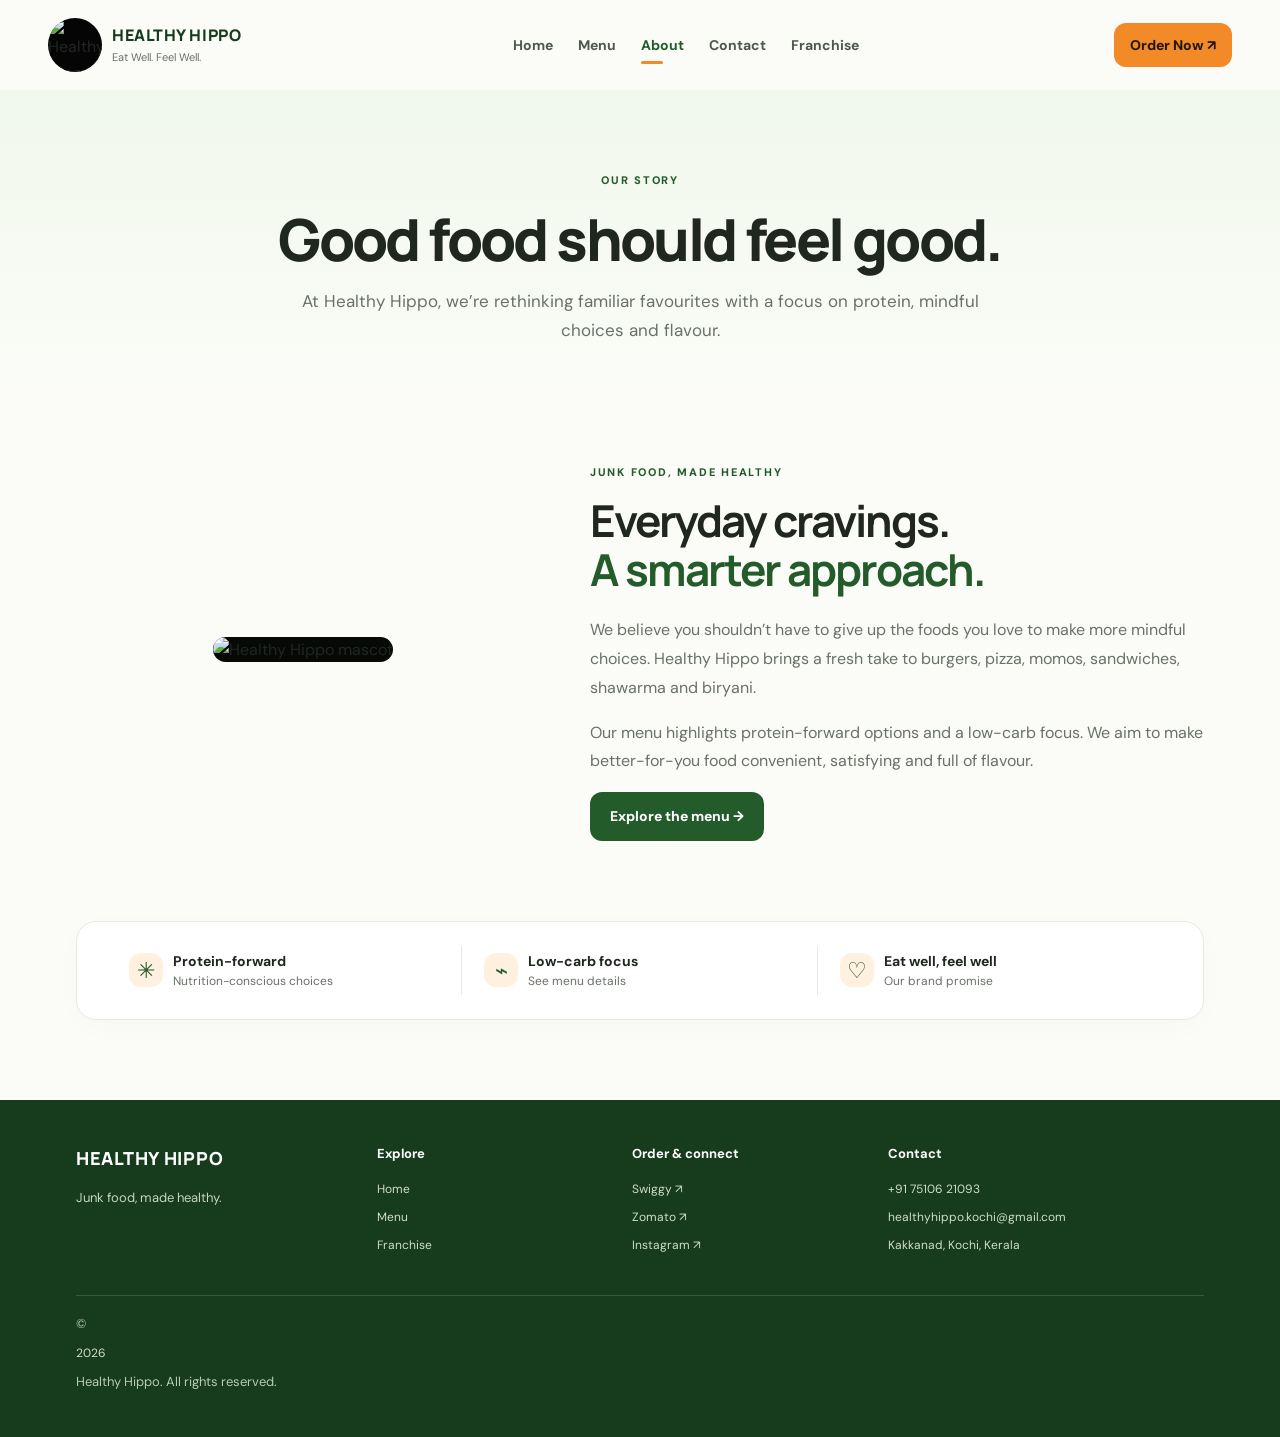
==== about.html @ ccd61de7 "Add files via upload" ====
<!doctype html>
<html lang="en"><head><meta charset="utf-8"><meta name="viewport" content="width=device-width, initial-scale=1"><meta name="description" content="Learn about Healthy Hippo."><title>About | Healthy Hippo</title><link rel="stylesheet" href="styles.css"></head><body>
<header class="site-header"><a class="brand" href="index.html"><img src="assets/logo.jpeg" alt="Healthy Hippo logo"><span><strong>HEALTHY HIPPO</strong><small>Eat Well. Feel Well.</small></span></a><button class="menu-toggle" aria-label="Toggle navigation" aria-expanded="false">☰</button><nav class="main-nav"><a href="index.html">Home</a><a href="menu.html">Menu</a><a class="active" href="about.html">About</a><a href="contact.html">Contact</a><a href="franchise.html">Franchise</a></nav><a class="button button-orange header-cta" href="https://www.swiggy.com/menu/1468313?source=sharing" target="_blank" rel="noopener">Order Now ↗</a></header>
<main><section class="page-hero"><span class="eyebrow">OUR STORY</span><h1>Good food should feel good.</h1><p>At Healthy Hippo, we’re rethinking familiar favourites with a focus on protein, mindful choices and flavour.</p></section><section class="section about-layout"><div class="about-image"><img src="assets/logo.jpeg" alt="Healthy Hippo mascot"></div><div class="about-copy"><span class="eyebrow">JUNK FOOD, MADE HEALTHY</span><h2>Everyday cravings.<br><span>A smarter approach.</span></h2><p>We believe you shouldn’t have to give up the foods you love to make more mindful choices. Healthy Hippo brings a fresh take to burgers, pizza, momos, sandwiches, shawarma and biryani.</p><p>Our menu highlights protein-forward options and a low-carb focus. We aim to make better-for-you food convenient, satisfying and full of flavour.</p><a class="button button-green" href="menu.html">Explore the menu →</a></div></section><section class="promise-strip"><div><span class="promise-icon">✳</span><strong>Protein-forward</strong><small>Nutrition-conscious choices</small></div><div><span class="promise-icon">⌁</span><strong>Low-carb focus</strong><small>See menu details</small></div><div><span class="promise-icon">♡</span><strong>Eat well, feel well</strong><small>Our brand promise</small></div></section></main>
<footer class="site-footer"><div class="footer-brand"><strong>HEALTHY HIPPO</strong><p>Junk food, made healthy.</p></div><div><strong>Explore</strong><a href="index.html">Home</a><a href="menu.html">Menu</a><a href="franchise.html">Franchise</a></div><div><strong>Order & connect</strong><a href="https://www.swiggy.com/menu/1468313?source=sharing" target="_blank" rel="noopener">Swiggy ↗</a><a href="https://zomato.onelink.me/xqzv/rnmhinwc" target="_blank" rel="noopener">Zomato ↗</a><a href="https://www.instagram.com/healthyhippo_/" target="_blank" rel="noopener">Instagram ↗</a></div><div><strong>Contact</strong><a href="tel:+917510621093">+91 75106 21093</a><a href="mailto:healthyhippo.kochi@gmail.com">healthyhippo.kochi@gmail.com</a><span>Kakkanad, Kochi, Kerala</span></div><div class="copyright">© <span id="year"></span> Healthy Hippo. All rights reserved.</div></footer><script src="script.js"></script></body></html>
---- styles.css ----
@import url('https://fonts.googleapis.com/css2?family=DM+Sans:wght@400;500;600;700;800&family=Manrope:wght@400;500;600;700;800&display=swap');
:root{--green:#245b2a;--green-dark:#153b1c;--green-soft:#eaf4e4;--orange:#f28a27;--orange-soft:#fff0df;--ink:#20271f;--muted:#697168;--cream:#fbfcf8;--line:#e6eae1;--white:#fff;--radius:22px;--shadow:0 14px 42px rgba(29,61,29,.09)}
*{box-sizing:border-box}html{scroll-behavior:smooth}body{margin:0;background:var(--cream);color:var(--ink);font-family:'DM Sans',Arial,sans-serif;line-height:1.6}a{color:inherit;text-decoration:none}img{display:block;max-width:100%}.site-header{max-width:1240px;margin:auto;padding:18px 28px;display:flex;align-items:center;gap:28px;justify-content:space-between;background:var(--cream)}.brand{display:flex;align-items:center;gap:10px;min-width:210px}.brand img{width:54px;height:54px;object-fit:cover;border-radius:50%;background:#050505}.brand span{display:flex;flex-direction:column;line-height:1.2}.brand strong,.footer-brand strong{font-family:Manrope,sans-serif;letter-spacing:.035em;font-weight:800;color:var(--green-dark)}.brand small{font-size:11px;color:var(--muted);margin-top:5px}.main-nav{display:flex;gap:25px;align-items:center}.main-nav a{font-size:14px;color:#4e584c;font-weight:700;padding:8px 0;position:relative}.main-nav a:hover,.main-nav a.active{color:var(--green)}.main-nav a.active:after{content:"";position:absolute;bottom:0;left:0;width:22px;height:3px;border-radius:4px;background:var(--orange)}.button{display:inline-flex;align-items:center;justify-content:center;gap:12px;padding:13px 20px;border-radius:12px;font-weight:800;font-size:14px;border:0;cursor:pointer;transition:transform .2s,box-shadow .2s}.button:hover{transform:translateY(-2px);box-shadow:0 8px 20px #183b1c20}.button-green{background:var(--green);color:white}.button-orange{background:var(--orange);color:#251809}.header-cta{white-space:nowrap;padding:11px 16px}.menu-toggle{display:none;border:0;background:var(--green-soft);color:var(--green);border-radius:10px;font-size:24px;padding:6px 12px}.hero{max-width:1184px;margin:20px auto 54px;padding:50px 28px 48px;display:grid;grid-template-columns:1.02fr .98fr;align-items:center;gap:54px;min-height:500px}.eyebrow{font-size:11px;letter-spacing:.16em;font-weight:800;color:var(--green);display:inline-flex;align-items:center;gap:8px}.dot{width:8px;height:8px;background:var(--orange);border-radius:50%}h1,h2,h3,p{margin-top:0}h1,h2{font-family:Manrope,'DM Sans',sans-serif;letter-spacing:-.045em;line-height:1.12}h1{font-size:clamp(42px,5vw,68px);margin:18px 0 20px;font-weight:800}h1 span,h2 span{color:var(--green)}.hero-copy>p,.page-hero>p{font-size:17px;color:var(--muted);max-width:530px;line-height:1.75}.hero-points{display:flex;gap:10px;flex-wrap:wrap;margin:24px 0}.hero-points span,.food-tags span{background:var(--green-soft);color:var(--green-dark);border-radius:30px;padding:7px 12px;font-size:12px;font-weight:800}.hero-actions{display:flex;gap:18px;align-items:center;flex-wrap:wrap}.text-link{font-weight:800;color:var(--green);font-size:14px}.fine-print{font-size:11px;color:#7d857b;line-height:1.55;margin-top:20px}.hero-visual{position:relative;padding:15px 10px 30px 25px}.hero-image-wrap{border-radius:34px 34px 90px 34px;overflow:hidden;box-shadow:var(--shadow);height:405px;position:relative;z-index:1;background:#e8dfcc}.hero-image-wrap img{width:100%;height:100%;object-fit:cover}.floating-tag{position:absolute;z-index:2;top:3px;left:0;background:var(--green-dark);color:white;border:5px solid var(--cream);border-radius:50%;width:110px;height:110px;display:flex;align-items:center;justify-content:center;flex-direction:column;line-height:1.1;transform:rotate(-8deg)}.floating-tag strong{font-family:Manrope,sans-serif;font-size:28px}.floating-tag small{font-size:10px;font-weight:800;letter-spacing:.07em}.tag-icon{color:#c9eb7a;font-size:15px}.floating-note{position:absolute;right:-3px;bottom:4px;background:white;padding:14px 19px;border-radius:15px;box-shadow:var(--shadow);font-size:13px;font-weight:800;color:var(--green-dark);z-index:2}.floating-note span{margin-right:6px}.decor{position:absolute;border-radius:50%;z-index:0}.decor-one{width:90px;height:90px;border:2px solid #f4a14e;right:-10px;top:-8px}.decor-two{width:58px;height:58px;background:#f5e9c9;left:-4px;bottom:8px}.promise-strip{max-width:1128px;margin:0 auto 80px;padding:24px 30px;background:white;border:1px solid var(--line);border-radius:20px;display:grid;grid-template-columns:repeat(3,1fr);box-shadow:0 8px 30px #1b3d1b05}.promise-strip>div{display:grid;grid-template-columns:44px 1fr;grid-template-rows:auto auto;align-items:center;padding:4px 22px;border-right:1px solid var(--line)}.promise-strip>div:last-child{border-right:0}.promise-icon{grid-row:span 2;background:var(--orange-soft);color:var(--green);width:34px;height:34px;display:grid;place-items:center;border-radius:12px;font-size:22px}.promise-strip strong{font-size:14px}.promise-strip small{font-size:12px;color:var(--muted)}.section{max-width:1184px;margin:0 auto;padding:0 28px 80px}.section-heading{display:flex;align-items:end;justify-content:space-between;gap:20px;margin-bottom:28px}.section-heading h2,.feature-band h2,.franchise-callout h2,.about-copy h2,.franchise-info h2{font-size:clamp(30px,4vw,44px);margin:10px 0 0}.food-grid{display:grid;grid-template-columns:repeat(3,minmax(0,1fr));gap:22px}.food-card{border:1px solid var(--line);background:white;border-radius:20px;overflow:hidden;box-shadow:0 8px 26px rgba(23,55,23,.04);transition:transform .2s,box-shadow .2s}.food-card:hover{transform:translateY(-4px);box-shadow:var(--shadow)}.food-card>a{display:block}.food-card img{width:100%;height:230px;object-fit:cover;background:#f0eadf}.food-card-body{padding:18px}.food-title{display:flex;align-items:start;justify-content:space-between;gap:12px}.food-title h3{font-size:17px;line-height:1.3;margin:0 0 12px;font-weight:800}.food-title strong{font-size:17px;color:var(--green);white-space:nowrap}.food-card-body p{font-size:13px;color:var(--muted);margin:4px 0 14px;line-height:1.65}.food-tags{display:flex;gap:7px;flex-wrap:wrap}.food-tags span{font-size:10px;padding:6px 9px}.food-tags span:nth-child(2){background:var(--orange-soft);color:#8a4a13}.centered{text-align:center;margin-top:32px}.feature-band{max-width:1128px;margin:0 auto 80px;background:var(--green-dark);border-radius:28px;overflow:hidden;display:grid;grid-template-columns:1fr 1fr;align-items:center;color:white}.feature-band-art{height:390px}.feature-band-art img{height:100%;width:100%;object-fit:cover}.feature-band-copy{padding:42px}.feature-band-copy .eyebrow{color:#d3e9a4}.feature-band h2{margin:13px 0 17px}.feature-band h2 span{color:#d3e9a4}.feature-band p{color:#d8e3d4;line-height:1.75}.franchise-callout{max-width:1128px;margin:0 auto 80px;background:var(--orange-soft);padding:36px 40px;border-radius:24px;display:flex;align-items:center;justify-content:space-between;gap:28px}.franchise-callout h2{max-width:670px}.franchise-callout p{color:var(--muted);margin:14px 0 0}.site-footer{background:#163b1d;color:#eaf3e7;padding:44px max(28px,calc((100% - 1128px)/2));display:grid;grid-template-columns:1.2fr 1fr 1fr 1.4fr;gap:30px}.site-footer>div{display:flex;flex-direction:column;align-items:flex-start;gap:9px;font-size:13px}.site-footer strong{color:white;font-size:13px;margin-bottom:6px}.site-footer a,.site-footer span{color:#d0ddcc;font-size:12px;overflow-wrap:anywhere}.site-footer a:hover{color:#ffd39b}.footer-brand strong{font-size:18px;letter-spacing:.04em}.footer-brand p{color:#c5d5c0;font-size:13px}.copyright{grid-column:1/-1;border-top:1px solid #ffffff25;padding-top:18px;margin-top:10px;color:#b7cbb2;font-size:11px}.page-hero{text-align:center;padding:76px 28px 62px;background:linear-gradient(180deg,#f1f8ec 0%,var(--cream) 100%)}.page-hero h1{font-size:clamp(38px,5vw,58px);margin:15px auto}.page-hero>p{margin:0 auto;max-width:700px}.centered-points{justify-content:center}.menu-section{padding-top:24px}.menu-filter{display:flex;justify-content:space-between;align-items:center;margin-bottom:24px;font-weight:800}.filter-note{font-size:12px;color:var(--muted);font-weight:500}.menu-grid{row-gap:24px}.nutrition-note{margin-top:26px}.order-panel{margin-top:10px;background:var(--green-soft);padding:28px;border-radius:20px;display:flex;align-items:center;justify-content:space-between;gap:22px}.order-panel h2{font-size:26px;margin:0 0 8px}.order-panel p{margin:0;color:var(--muted)}.about-layout{display:grid;grid-template-columns:.85fr 1.15fr;align-items:center;gap:60px;padding-top:50px}.about-image{background:#070907;border-radius:30px;overflow:hidden;max-width:430px;margin:auto}.about-image img{width:100%;height:100%;object-fit:cover}.about-copy h2{margin:12px 0 22px}.about-copy p{color:var(--muted);line-height:1.8}.contact-grid{display:grid;grid-template-columns:repeat(2,1fr);gap:18px;padding-top:34px}.contact-card{padding:28px;border:1px solid var(--line);border-radius:20px;background:white}.contact-icon{display:grid;place-items:center;width:44px;height:44px;border-radius:14px;background:var(--green-soft);color:var(--green);font-size:22px;margin-bottom:15px}.contact-card h2{font-size:22px;margin-bottom:8px}.contact-card p,.contact-card>span{font-size:13px;color:var(--muted)}.contact-card>a{color:var(--green);font-weight:800;overflow-wrap:anywhere}.contact-card>span{display:block}.franchise-hero{padding-bottom:70px}.franchise-layout{display:grid;grid-template-columns:.9fr 1.1fr;gap:54px;align-items:start;padding-top:30px}.franchise-info h2{margin:12px 0 18px}.franchise-info>p{color:var(--muted);line-height:1.75}.contact-detail{display:flex;gap:14px;align-items:center;margin:22px 0}.contact-detail .contact-icon{flex-shrink:0;margin:0}.contact-detail>div{display:flex;flex-direction:column;gap:3px}.contact-detail strong{font-size:13px}.contact-detail a,.contact-detail span{font-size:13px;color:var(--green);overflow-wrap:anywhere}.future-note{padding:20px;border-radius:16px;background:var(--orange-soft);margin-top:26px}.future-note strong{font-size:14px}.future-note p{font-size:13px;color:#73553b;margin:8px 0 0}.enquiry-form{background:white;border:1px solid var(--line);border-radius:22px;padding:30px;box-shadow:var(--shadow)}.enquiry-form h2{font-size:28px;margin-bottom:4px}.form-intro{font-size:12px;color:var(--muted);margin-bottom:22px}.enquiry-form label{display:block;font-size:12px;font-weight:800;margin:15px 0 7px}.enquiry-form input:not([type=checkbox]),.enquiry-form select,.enquiry-form textarea{width:100%;padding:13px 14px;border:1px solid #dce2d8;border-radius:10px;background:#fcfdfb;font:inherit;font-size:14px;color:var(--ink);outline:none}.enquiry-form input:focus,.enquiry-form select:focus,.enquiry-form textarea:focus{border-color:var(--green);box-shadow:0 0 0 3px #245b2a12}.enquiry-form textarea{resize:vertical}.enquiry-form .consent{display:flex;align-items:flex-start;gap:9px;font-weight:500;line-height:1.5}.consent input{margin-top:4px;accent-color:var(--green)}.form-submit{width:100%;margin-top:12px}.enquiry-form .fine-print{margin-bottom:0}.hidden{display:none}
@media(max-width:980px){.site-header{gap:15px}.brand{min-width:0}.main-nav{gap:14px}.main-nav a{font-size:13px}.hero{gap:28px}.hero-image-wrap{height:360px}.promise-strip{margin-left:20px;margin-right:20px}.site-footer{grid-template-columns:repeat(2,1fr)}.franchise-layout{gap:28px}.food-card img{height:200px}}
@media(max-width:720px){.site-header{padding:13px 18px;flex-wrap:wrap}.brand img{width:46px;height:46px}.brand strong{font-size:13px}.menu-toggle{display:block;margin-left:auto}.header-cta{display:none}.main-nav{display:none;order:4;width:100%;flex-direction:column;align-items:stretch;gap:0;padding:8px 0 4px}.main-nav.open{display:flex}.main-nav a{padding:12px 4px;border-top:1px solid var(--line)}.main-nav a.active:after{display:none}.hero{padding:35px 20px 20px;margin:0 auto 35px;grid-template-columns:1fr;gap:22px}.hero-copy{order:1}.hero h1{font-size:43px}.hero-copy>p{font-size:15px}.hero-visual{order:2;padding:10px 8px 25px 18px}.hero-image-wrap{height:310px;border-radius:25px 25px 65px 25px}.floating-tag{width:90px;height:90px;left:-2px;top:0}.floating-tag strong{font-size:23px}.floating-note{right:0;font-size:11px;padding:11px 13px}.promise-strip{grid-template-columns:1fr;margin:0 20px 55px;padding:10px 18px}.promise-strip>div{border-right:0;border-bottom:1px solid var(--line);padding:15px 4px}.promise-strip>div:last-child{border-bottom:0}.section{padding:0 20px 55px}.section-heading{align-items:flex-start;flex-direction:column}.food-grid{grid-template-columns:1fr 1fr;gap:13px}.food-card img{height:150px}.food-card-body{padding:12px}.food-title{display:block}.food-title h3{font-size:14px;margin-bottom:5px}.food-title strong{font-size:15px}.food-card-body p{font-size:12px}.food-tags{gap:5px}.food-tags span{font-size:9px;padding:5px 7px}.feature-band{margin:0 18px 55px;grid-template-columns:1fr}.feature-band-art{height:240px}.feature-band-copy{padding:28px}.feature-band h2{font-size:32px}.franchise-callout{margin:0 18px 55px;padding:26px;align-items:flex-start;flex-direction:column}.site-footer{padding:35px 22px;grid-template-columns:1fr 1fr;gap:25px 18px}.copyright{font-size:10px}.page-hero{padding:54px 20px 45px}.page-hero h1{font-size:39px}.page-hero>p{font-size:15px}.menu-filter{align-items:flex-start;flex-direction:column;gap:5px}.filter-note{font-size:11px}.order-panel{align-items:flex-start;flex-direction:column;padding:22px}.about-layout{grid-template-columns:1fr;gap:30px;padding-top:20px}.about-image{max-width:300px}.about-copy h2{font-size:35px}.contact-grid{grid-template-columns:1fr;padding-top:15px}.franchise-layout{grid-template-columns:1fr;padding-top:15px}.enquiry-form{padding:22px}.centered-points{align-items:center}.hero-actions{gap:12px}}
@media(max-width:390px){.food-grid{grid-template-columns:1fr}.food-card img{height:210px}.hero h1{font-size:38px}.site-footer{grid-template-columns:1fr}.hero-points span{font-size:11px}}

.enquiry-card{background:#fff;border:1px solid var(--line);border-radius:22px;padding:34px;box-shadow:var(--shadow);align-self:center}
.enquiry-card-icon{display:grid;place-items:center;width:54px;height:54px;border-radius:17px;background:var(--orange-soft);color:var(--green);font-size:28px;margin-bottom:20px}
.enquiry-card h2{font-size:30px;margin:12px 0}
.enquiry-card p{color:var(--muted);line-height:1.75}
.enquiry-card .form-submit{width:auto;margin-top:8px}
@media(max-width:720px){.enquiry-card{padding:24px}.enquiry-card .form-submit{width:100%}}

/* Celebrity slideshow, map and mobile ordering improvements */
.button-swiggy{background:#f47721;color:#fff}.button-zomato{background:#e23744;color:#fff}.hero-order-actions{display:flex;gap:10px;align-items:center;flex-wrap:wrap}.hero-order-actions .button{min-height:46px}.menu-cta-link{flex-basis:100%;margin-top:4px}.celebrity-carousel{isolation:isolate}.celebrity-slide{position:absolute;inset:0;width:100%;height:100%;object-fit:cover;opacity:0;transition:opacity .65s ease;pointer-events:none}.celebrity-slide.active{opacity:1;pointer-events:auto}.slide-control{position:absolute;top:50%;transform:translateY(-50%);z-index:4;width:42px;height:42px;border:1px solid #ffffffa6;border-radius:50%;background:#173c1dcc;color:#fff;font-size:30px;line-height:1;display:grid;place-items:center;cursor:pointer;box-shadow:0 3px 12px #0002}.slide-prev{left:12px}.slide-next{right:12px}.slide-dots{position:absolute;z-index:4;bottom:14px;left:50%;transform:translateX(-50%);display:flex;gap:7px;padding:8px 10px;border-radius:20px;background:#10261070}.slide-dot{width:8px;height:8px;border:0;border-radius:50%;padding:0;background:#ffffff9c;cursor:pointer}.slide-dot.active{background:#fff;transform:scale(1.3)}.location-callout{max-width:1128px;margin:0 auto 72px;background:#fff;border:1px solid var(--line);padding:30px 36px;border-radius:24px;display:flex;align-items:center;justify-content:space-between;gap:24px}.location-callout h2{font-size:clamp(25px,3vw,36px);margin:10px 0}.location-callout p{margin:0;color:var(--muted)}.map-section{padding-top:0}.map-frame{width:100%;height:370px;border-radius:22px;overflow:hidden;border:1px solid var(--line);box-shadow:var(--shadow);background:#f0f2ed}.map-frame iframe{width:100%;height:100%;border:0}.map-section .section-heading{align-items:center}
@media(max-width:720px){.hero-order-actions{display:grid;grid-template-columns:1fr 1fr;width:100%;gap:10px}.hero-order-actions .button{width:100%;padding:12px 8px;font-size:12px;white-space:nowrap}.hero-order-actions .menu-cta-link{grid-column:1/-1;margin-top:2px}.celebrity-visual{padding:4px 4px 25px 12px}.celebrity-visual .hero-image-wrap{height:min(112vw,470px);min-height:300px;border-radius:24px 24px 58px 24px}.slide-control{width:36px;height:36px;font-size:26px}.slide-prev{left:8px}.slide-next{right:8px}.location-callout{margin:0 18px 55px;padding:24px;align-items:flex-start;flex-direction:column}.map-frame{height:310px}.map-section .section-heading{flex-direction:column;align-items:flex-start}.map-section .section-heading .button{width:100%}.order-panel .hero-actions{width:100%;display:grid;grid-template-columns:1fr 1fr}.order-panel .hero-actions .button{width:100%;padding:12px 8px;font-size:12px}}
@media(max-width:390px){.hero-order-actions{grid-template-columns:1fr}.hero-order-actions .menu-cta-link{grid-column:auto}.order-panel .hero-actions{grid-template-columns:1fr}}
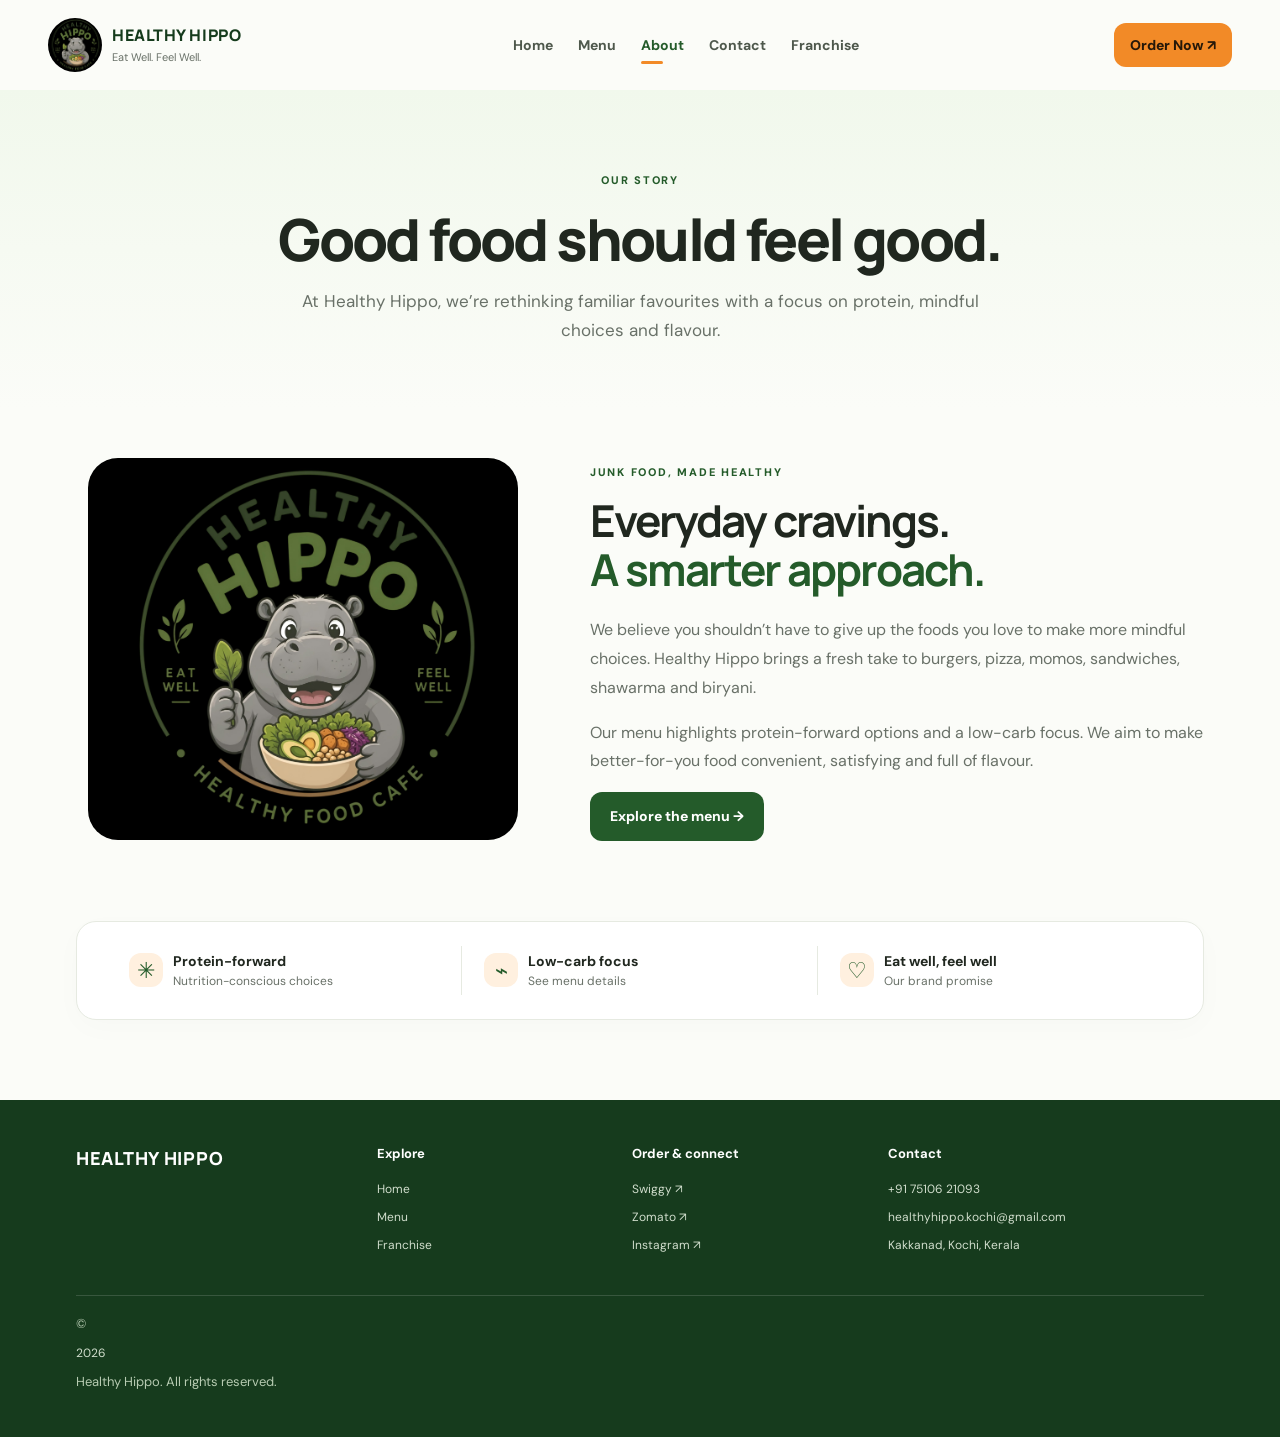
==== commit 33f2a035: "Update about.html" ====
--- a/about.html
+++ b/about.html
@@ -2,4 +2,4 @@
 <html lang="en"><head><meta charset="utf-8"><meta name="viewport" content="width=device-width, initial-scale=1"><meta name="description" content="Learn about Healthy Hippo."><title>About | Healthy Hippo</title><link rel="stylesheet" href="styles.css"></head><body>
 <header class="site-header"><a class="brand" href="index.html"><img src="assets/logo.jpeg" alt="Healthy Hippo logo"><span><strong>HEALTHY HIPPO</strong><small>Eat Well. Feel Well.</small></span></a><button class="menu-toggle" aria-label="Toggle navigation" aria-expanded="false">☰</button><nav class="main-nav"><a href="index.html">Home</a><a href="menu.html">Menu</a><a class="active" href="about.html">About</a><a href="contact.html">Contact</a><a href="franchise.html">Franchise</a></nav><a class="button button-orange header-cta" href="https://www.swiggy.com/menu/1468313?source=sharing" target="_blank" rel="noopener">Order Now ↗</a></header>
 <main><section class="page-hero"><span class="eyebrow">OUR STORY</span><h1>Good food should feel good.</h1><p>At Healthy Hippo, we’re rethinking familiar favourites with a focus on protein, mindful choices and flavour.</p></section><section class="section about-layout"><div class="about-image"><img src="assets/logo.jpeg" alt="Healthy Hippo mascot"></div><div class="about-copy"><span class="eyebrow">JUNK FOOD, MADE HEALTHY</span><h2>Everyday cravings.<br><span>A smarter approach.</span></h2><p>We believe you shouldn’t have to give up the foods you love to make more mindful choices. Healthy Hippo brings a fresh take to burgers, pizza, momos, sandwiches, shawarma and biryani.</p><p>Our menu highlights protein-forward options and a low-carb focus. We aim to make better-for-you food convenient, satisfying and full of flavour.</p><a class="button button-green" href="menu.html">Explore the menu →</a></div></section><section class="promise-strip"><div><span class="promise-icon">✳</span><strong>Protein-forward</strong><small>Nutrition-conscious choices</small></div><div><span class="promise-icon">⌁</span><strong>Low-carb focus</strong><small>See menu details</small></div><div><span class="promise-icon">♡</span><strong>Eat well, feel well</strong><small>Our brand promise</small></div></section></main>
-<footer class="site-footer"><div class="footer-brand"><strong>HEALTHY HIPPO</strong><p>Junk food, made healthy.</p></div><div><strong>Explore</strong><a href="index.html">Home</a><a href="menu.html">Menu</a><a href="franchise.html">Franchise</a></div><div><strong>Order & connect</strong><a href="https://www.swiggy.com/menu/1468313?source=sharing" target="_blank" rel="noopener">Swiggy ↗</a><a href="https://zomato.onelink.me/xqzv/rnmhinwc" target="_blank" rel="noopener">Zomato ↗</a><a href="https://www.instagram.com/healthyhippo_/" target="_blank" rel="noopener">Instagram ↗</a></div><div><strong>Contact</strong><a href="tel:+917510621093">+91 75106 21093</a><a href="mailto:healthyhippo.kochi@gmail.com">healthyhippo.kochi@gmail.com</a><span>Kakkanad, Kochi, Kerala</span></div><div class="copyright">© <span id="year"></span> Healthy Hippo. All rights reserved.</div></footer><script src="script.js"></script></body></html>+<footer class="site-footer"><div class="footer-brand"><strong>HEALTHY HIPPO</strong></div><div><strong>Explore</strong><a href="index.html">Home</a><a href="menu.html">Menu</a><a href="franchise.html">Franchise</a></div><div><strong>Order & connect</strong><a href="https://www.swiggy.com/menu/1468313?source=sharing" target="_blank" rel="noopener">Swiggy ↗</a><a href="https://zomato.onelink.me/xqzv/rnmhinwc" target="_blank" rel="noopener">Zomato ↗</a><a href="https://www.instagram.com/healthyhippo_/" target="_blank" rel="noopener">Instagram ↗</a></div><div><strong>Contact</strong><a href="tel:+917510621093">+91 75106 21093</a><a href="mailto:healthyhippo.kochi@gmail.com">healthyhippo.kochi@gmail.com</a><span>Kakkanad, Kochi, Kerala</span></div><div class="copyright">© <span id="year"></span> Healthy Hippo. All rights reserved.</div></footer><script src="script.js"></script></body></html>
--- a/styles.css
+++ b/styles.css
@@ -1,8 +1,19 @@
 @import url('https://fonts.googleapis.com/css2?family=DM+Sans:wght@400;500;600;700;800&family=Manrope:wght@400;500;600;700;800&display=swap');
 :root{--green:#245b2a;--green-dark:#153b1c;--green-soft:#eaf4e4;--orange:#f28a27;--orange-soft:#fff0df;--ink:#20271f;--muted:#697168;--cream:#fbfcf8;--line:#e6eae1;--white:#fff;--radius:22px;--shadow:0 14px 42px rgba(29,61,29,.09)}
-*{box-sizing:border-box}html{scroll-behavior:smooth}body{margin:0;background:var(--cream);color:var(--ink);font-family:'DM Sans',Arial,sans-serif;line-height:1.6}a{color:inherit;text-decoration:none}img{display:block;max-width:100%}.site-header{max-width:1240px;margin:auto;padding:18px 28px;display:flex;align-items:center;gap:28px;justify-content:space-between;background:var(--cream)}.brand{display:flex;align-items:center;gap:10px;min-width:210px}.brand img{width:54px;height:54px;object-fit:cover;border-radius:50%;background:#050505}.brand span{display:flex;flex-direction:column;line-height:1.2}.brand strong,.footer-brand strong{font-family:Manrope,sans-serif;letter-spacing:.035em;font-weight:800;color:var(--green-dark)}.brand small{font-size:11px;color:var(--muted);margin-top:5px}.main-nav{display:flex;gap:25px;align-items:center}.main-nav a{font-size:14px;color:#4e584c;font-weight:700;padding:8px 0;position:relative}.main-nav a:hover,.main-nav a.active{color:var(--green)}.main-nav a.active:after{content:"";position:absolute;bottom:0;left:0;width:22px;height:3px;border-radius:4px;background:var(--orange)}.button{display:inline-flex;align-items:center;justify-content:center;gap:12px;padding:13px 20px;border-radius:12px;font-weight:800;font-size:14px;border:0;cursor:pointer;transition:transform .2s,box-shadow .2s}.button:hover{transform:translateY(-2px);box-shadow:0 8px 20px #183b1c20}.button-green{background:var(--green);color:white}.button-orange{background:var(--orange);color:#251809}.header-cta{white-space:nowrap;padding:11px 16px}.menu-toggle{display:none;border:0;background:var(--green-soft);color:var(--green);border-radius:10px;font-size:24px;padding:6px 12px}.hero{max-width:1184px;margin:20px auto 54px;padding:50px 28px 48px;display:grid;grid-template-columns:1.02fr .98fr;align-items:center;gap:54px;min-height:500px}.eyebrow{font-size:11px;letter-spacing:.16em;font-weight:800;color:var(--green);display:inline-flex;align-items:center;gap:8px}.dot{width:8px;height:8px;background:var(--orange);border-radius:50%}h1,h2,h3,p{margin-top:0}h1,h2{font-family:Manrope,'DM Sans',sans-serif;letter-spacing:-.045em;line-height:1.12}h1{font-size:clamp(42px,5vw,68px);margin:18px 0 20px;font-weight:800}h1 span,h2 span{color:var(--green)}.hero-copy>p,.page-hero>p{font-size:17px;color:var(--muted);max-width:530px;line-height:1.75}.hero-points{display:flex;gap:10px;flex-wrap:wrap;margin:24px 0}.hero-points span,.food-tags span{background:var(--green-soft);color:var(--green-dark);border-radius:30px;padding:7px 12px;font-size:12px;font-weight:800}.hero-actions{display:flex;gap:18px;align-items:center;flex-wrap:wrap}.text-link{font-weight:800;color:var(--green);font-size:14px}.fine-print{font-size:11px;color:#7d857b;line-height:1.55;margin-top:20px}.hero-visual{position:relative;padding:15px 10px 30px 25px}.hero-image-wrap{border-radius:34px 34px 90px 34px;overflow:hidden;box-shadow:var(--shadow);height:405px;position:relative;z-index:1;background:#e8dfcc}.hero-image-wrap img{width:100%;height:100%;object-fit:cover}.floating-tag{position:absolute;z-index:2;top:3px;left:0;background:var(--green-dark);color:white;border:5px solid var(--cream);border-radius:50%;width:110px;height:110px;display:flex;align-items:center;justify-content:center;flex-direction:column;line-height:1.1;transform:rotate(-8deg)}.floating-tag strong{font-family:Manrope,sans-serif;font-size:28px}.floating-tag small{font-size:10px;font-weight:800;letter-spacing:.07em}.tag-icon{color:#c9eb7a;font-size:15px}.floating-note{position:absolute;right:-3px;bottom:4px;background:white;padding:14px 19px;border-radius:15px;box-shadow:var(--shadow);font-size:13px;font-weight:800;color:var(--green-dark);z-index:2}.floating-note span{margin-right:6px}.decor{position:absolute;border-radius:50%;z-index:0}.decor-one{width:90px;height:90px;border:2px solid #f4a14e;right:-10px;top:-8px}.decor-two{width:58px;height:58px;background:#f5e9c9;left:-4px;bottom:8px}.promise-strip{max-width:1128px;margin:0 auto 80px;padding:24px 30px;background:white;border:1px solid var(--line);border-radius:20px;display:grid;grid-template-columns:repeat(3,1fr);box-shadow:0 8px 30px #1b3d1b05}.promise-strip>div{display:grid;grid-template-columns:44px 1fr;grid-template-rows:auto auto;align-items:center;padding:4px 22px;border-right:1px solid var(--line)}.promise-strip>div:last-child{border-right:0}.promise-icon{grid-row:span 2;background:var(--orange-soft);color:var(--green);width:34px;height:34px;display:grid;place-items:center;border-radius:12px;font-size:22px}.promise-strip strong{font-size:14px}.promise-strip small{font-size:12px;color:var(--muted)}.section{max-width:1184px;margin:0 auto;padding:0 28px 80px}.section-heading{display:flex;align-items:end;justify-content:space-between;gap:20px;margin-bottom:28px}.section-heading h2,.feature-band h2,.franchise-callout h2,.about-copy h2,.franchise-info h2{font-size:clamp(30px,4vw,44px);margin:10px 0 0}.food-grid{display:grid;grid-template-columns:repeat(3,minmax(0,1fr));gap:22px}.food-card{border:1px solid var(--line);background:white;border-radius:20px;overflow:hidden;box-shadow:0 8px 26px rgba(23,55,23,.04);transition:transform .2s,box-shadow .2s}.food-card:hover{transform:translateY(-4px);box-shadow:var(--shadow)}.food-card>a{display:block}.food-card img{width:100%;height:230px;object-fit:cover;background:#f0eadf}.food-card-body{padding:18px}.food-title{display:flex;align-items:start;justify-content:space-between;gap:12px}.food-title h3{font-size:17px;line-height:1.3;margin:0 0 12px;font-weight:800}.food-title strong{font-size:17px;color:var(--green);white-space:nowrap}.food-card-body p{font-size:13px;color:var(--muted);margin:4px 0 14px;line-height:1.65}.food-tags{display:flex;gap:7px;flex-wrap:wrap}.food-tags span{font-size:10px;padding:6px 9px}.food-tags span:nth-child(2){background:var(--orange-soft);color:#8a4a13}.centered{text-align:center;margin-top:32px}.feature-band{max-width:1128px;margin:0 auto 80px;background:var(--green-dark);border-radius:28px;overflow:hidden;display:grid;grid-template-columns:1fr 1fr;align-items:center;color:white}.feature-band-art{height:390px}.feature-band-art img{height:100%;width:100%;object-fit:cover}.feature-band-copy{padding:42px}.feature-band-copy .eyebrow{color:#d3e9a4}.feature-band h2{margin:13px 0 17px}.feature-band h2 span{color:#d3e9a4}.feature-band p{color:#d8e3d4;line-height:1.75}.franchise-callout{max-width:1128px;margin:0 auto 80px;background:var(--orange-soft);padding:36px 40px;border-radius:24px;display:flex;align-items:center;justify-content:space-between;gap:28px}.franchise-callout h2{max-width:670px}.franchise-callout p{color:var(--muted);margin:14px 0 0}.site-footer{background:#163b1d;color:#eaf3e7;padding:44px max(28px,calc((100% - 1128px)/2));display:grid;grid-template-columns:1.2fr 1fr 1fr 1.4fr;gap:30px}.site-footer>div{display:flex;flex-direction:column;align-items:flex-start;gap:9px;font-size:13px}.site-footer strong{color:white;font-size:13px;margin-bottom:6px}.site-footer a,.site-footer span{color:#d0ddcc;font-size:12px;overflow-wrap:anywhere}.site-footer a:hover{color:#ffd39b}.footer-brand strong{font-size:18px;letter-spacing:.04em}.footer-brand p{color:#c5d5c0;font-size:13px}.copyright{grid-column:1/-1;border-top:1px solid #ffffff25;padding-top:18px;margin-top:10px;color:#b7cbb2;font-size:11px}.page-hero{text-align:center;padding:76px 28px 62px;background:linear-gradient(180deg,#f1f8ec 0%,var(--cream) 100%)}.page-hero h1{font-size:clamp(38px,5vw,58px);margin:15px auto}.page-hero>p{margin:0 auto;max-width:700px}.centered-points{justify-content:center}.menu-section{padding-top:24px}.menu-filter{display:flex;justify-content:space-between;align-items:center;margin-bottom:24px;font-weight:800}.filter-note{font-size:12px;color:var(--muted);font-weight:500}.menu-grid{row-gap:24px}.nutrition-note{margin-top:26px}.order-panel{margin-top:10px;background:var(--green-soft);padding:28px;border-radius:20px;display:flex;align-items:center;justify-content:space-between;gap:22px}.order-panel h2{font-size:26px;margin:0 0 8px}.order-panel p{margin:0;color:var(--muted)}.about-layout{display:grid;grid-template-columns:.85fr 1.15fr;align-items:center;gap:60px;padding-top:50px}.about-image{background:#070907;border-radius:30px;overflow:hidden;max-width:430px;margin:auto}.about-image img{width:100%;height:100%;object-fit:cover}.about-copy h2{margin:12px 0 22px}.about-copy p{color:var(--muted);line-height:1.8}.contact-grid{display:grid;grid-template-columns:repeat(2,1fr);gap:18px;padding-top:34px}.contact-card{padding:28px;border:1px solid var(--line);border-radius:20px;background:white}.contact-icon{display:grid;place-items:center;width:44px;height:44px;border-radius:14px;background:var(--green-soft);color:var(--green);font-size:22px;margin-bottom:15px}.contact-card h2{font-size:22px;margin-bottom:8px}.contact-card p,.contact-card>span{font-size:13px;color:var(--muted)}.contact-card>a{color:var(--green);font-weight:800;overflow-wrap:anywhere}.contact-card>span{display:block}.franchise-hero{padding-bottom:70px}.franchise-layout{display:grid;grid-template-columns:.9fr 1.1fr;gap:54px;align-items:start;padding-top:30px}.franchise-info h2{margin:12px 0 18px}.franchise-info>p{color:var(--muted);line-height:1.75}.contact-detail{display:flex;gap:14px;align-items:center;margin:22px 0}.contact-detail .contact-icon{flex-shrink:0;margin:0}.contact-detail>div{display:flex;flex-direction:column;gap:3px}.contact-detail strong{font-size:13px}.contact-detail a,.contact-detail span{font-size:13px;color:var(--green);overflow-wrap:anywhere}.future-note{padding:20px;border-radius:16px;background:var(--orange-soft);margin-top:26px}.future-note strong{font-size:14px}.future-note p{font-size:13px;color:#73553b;margin:8px 0 0}.enquiry-form{background:white;border:1px solid var(--line);border-radius:22px;padding:30px;box-shadow:var(--shadow)}.enquiry-form h2{font-size:28px;margin-bottom:4px}.form-intro{font-size:12px;color:var(--muted);margin-bottom:22px}.enquiry-form label{display:block;font-size:12px;font-weight:800;margin:15px 0 7px}.enquiry-form input:not([type=checkbox]),.enquiry-form select,.enquiry-form textarea{width:100%;padding:13px 14px;border:1px solid #dce2d8;border-radius:10px;background:#fcfdfb;font:inherit;font-size:14px;color:var(--ink);outline:none}.enquiry-form input:focus,.enquiry-form select:focus,.enquiry-form textarea:focus{border-color:var(--green);box-shadow:0 0 0 3px #245b2a12}.enquiry-form textarea{resize:vertical}.enquiry-form .consent{display:flex;align-items:flex-start;gap:9px;font-weight:500;line-height:1.5}.consent input{margin-top:4px;accent-color:var(--green)}.form-submit{width:100%;margin-top:12px}.enquiry-form .fine-print{margin-bottom:0}.hidden{display:none}
+*{box-sizing:border-box}html{scroll-behavior:smooth}body{margin:0;background:var(--cream);color:var(--ink);font-family:'DM Sans',Arial,sans-serif;line-height:1.6}a{color:inherit;text-decoration:none}img{display:block;max-width:100%}.site-header{max-width:1240px;margin:auto;padding:18px 28px;display:flex;align-items:center;gap:28px;justify-content:space-between;background:var(--cream)}.brand{display:flex;align-items:center;gap:10px;min-width:210px}.brand img{width:54px;height:54px;object-fit:cover;border-radius:50%;background:#050505}.brand span{display:flex;flex-direction:column;line-height:1.2}.brand strong,.footer-brand strong{font-family:Manrope,sans-serif;letter-spacing:.035em;font-weight:800;color:var(--green-dark)}.brand small{font-size:11px;color:var(--muted);margin-top:5px}.main-nav{display:flex;gap:25px;align-items:center}.main-nav a{font-size:14px;color:#4e584c;font-weight:700;padding:8px 0;position:relative}.main-nav a:hover,.main-nav a.active{color:var(--green)}.main-nav a.active:after{content:"";position:absolute;bottom:0;left:0;width:22px;height:3px;border-radius:4px;background:var(--orange)}.button{display:inline-flex;align-items:center;justify-content:center;gap:12px;padding:13px 20px;border-radius:12px;font-weight:800;font-size:14px;border:0;cursor:pointer;transition:transform .2s,box-shadow .2s}.button:hover{transform:translateY(-2px);box-shadow:0 8px 20px #183b1c20}.button-green{background:var(--green);color:white}.button-orange{background:var(--orange);color:#251809}.header-cta{white-space:nowrap;padding:11px 16px}.menu-toggle{display:none;border:0;background:var(--green-soft);color:var(--green);border-radius:10px;font-size:24px;padding:6px 12px}.hero{max-width:1184px;margin:20px auto 54px;padding:50px 28px 48px;display:grid;grid-template-columns:1.02fr .98fr;align-items:center;gap:54px;min-height:500px}.eyebrow{font-size:11px;letter-spacing:.16em;font-weight:800;color:var(--green);display:inline-flex;align-items:center;gap:8px}.dot{width:8px;height:8px;background:var(--orange);border-radius:50%}h1,h2,h3,p{margin-top:0}h1,h2{font-family:Manrope,'DM Sans',sans-serif;letter-spacing:-.045em;line-height:1.12}h1{font-size:clamp(42px,5vw,68px);margin:18px 0 20px;font-weight:800}h1 span,h2 span{color:var(--green)}.hero-copy>p,.page-hero>p{font-size:17px;color:var(--muted);max-width:530px;line-height:1.75}.hero-points{display:flex;gap:10px;flex-wrap:wrap;margin:24px 0}.hero-points span,.food-tags span{background:var(--green-soft);color:var(--green-dark);border-radius:30px;padding:7px 12px;font-size:12px;font-weight:800}.hero-actions{display:flex;gap:18px;align-items:center;flex-wrap:wrap}.text-link{font-weight:800;color:var(--green);font-size:14px}.fine-print{font-size:11px;color:#7d857b;line-height:1.55;margin-top:20px}
+.hero-visual{position:relative;}.hero-image-wrap{border-radius:34px 34px 90px 34px;overflow:hidden;box-shadow:var(--shadow);height:405px;position:relative;z-index:1;background:#e8dfcc}.hero-image-wrap img{width:100%;height:100%;object-fit:cover}.floating-tag{position:absolute;z-index:2;top:3px;left:0;background:var(--green-dark);color:white;border:5px solid var(--cream);border-radius:50%;width:110px;height:110px;display:flex;align-items:center;justify-content:center;flex-direction:column;line-height:1.1;transform:rotate(-8deg)}.floating-tag strong{font-family:Manrope,sans-serif;font-size:28px}.floating-tag small{font-size:10px;font-weight:800;letter-spacing:.07em}.tag-icon{color:#c9eb7a;font-size:15px}
+.floating-note {
+    position: absolute;
+    top: 20px;
+    right: 20px;
+    z-index: 10;
+    background: rgba(255,255,255,.9);
+    padding: 8px 14px;
+    border-radius: 20px;
+}.floating-note span{margin-right:6px}.decor{position:absolute;border-radius:50%;z-index:0}.decor-one{width:90px;height:90px;border:2px solid #f4a14e;right:-10px;top:-8px}.decor-two{width:58px;height:58px;background:#f5e9c9;left:-4px;bottom:8px}.promise-strip{max-width:1128px;margin:0 auto 80px;padding:24px 30px;background:white;border:1px solid var(--line);border-radius:20px;display:grid;grid-template-columns:repeat(3,1fr);box-shadow:0 8px 30px #1b3d1b05}.promise-strip>div{display:grid;grid-template-columns:44px 1fr;grid-template-rows:auto auto;align-items:center;padding:4px 22px;border-right:1px solid var(--line)}.promise-strip>div:last-child{border-right:0}.promise-icon{grid-row:span 2;background:var(--orange-soft);color:var(--green);width:34px;height:34px;display:grid;place-items:center;border-radius:12px;font-size:22px}.promise-strip strong{font-size:14px}.promise-strip small{font-size:12px;color:var(--muted)}.section{max-width:1184px;margin:0 auto;padding:0 28px 80px}.section-heading{display:flex;align-items:end;justify-content:space-between;gap:20px;margin-bottom:28px}.section-heading h2,.feature-band h2,.franchise-callout h2,.about-copy h2,.franchise-info h2{font-size:clamp(30px,4vw,44px);margin:10px 0 0}.food-grid{display:grid;grid-template-columns:repeat(3,minmax(0,1fr));gap:22px}.food-card{border:1px solid var(--line);background:white;border-radius:20px;overflow:hidden;box-shadow:0 8px 26px rgba(23,55,23,.04);transition:transform .2s,box-shadow .2s}.food-card:hover{transform:translateY(-4px);box-shadow:var(--shadow)}.food-card>a{display:block}.food-card img{width:100%;height:230px;object-fit:cover;background:#f0eadf}.food-card-body{padding:18px}.food-title{display:flex;align-items:start;justify-content:space-between;gap:12px}.food-title h3{font-size:17px;line-height:1.3;margin:0 0 12px;font-weight:800}.food-title strong{font-size:17px;color:var(--green);white-space:nowrap}.food-card-body p{font-size:13px;color:var(--muted);margin:4px 0 14px;line-height:1.65}.food-tags{display:flex;gap:7px;flex-wrap:wrap}.food-tags span{font-size:10px;padding:6px 9px}.food-tags span:nth-child(2){background:var(--orange-soft);color:#8a4a13}.centered{text-align:center;margin-top:32px}.feature-band{max-width:1128px;margin:0 auto 80px;background:var(--green-dark);border-radius:28px;overflow:hidden;display:grid;grid-template-columns:1fr 1fr;align-items:center;color:white}.feature-band-art{height:390px}.feature-band-art img{height:100%;width:100%;object-fit:cover}.feature-band-copy{padding:42px}.feature-band-copy .eyebrow{color:#d3e9a4}.feature-band h2{margin:13px 0 17px}.feature-band h2 span{color:#d3e9a4}.feature-band p{color:#d8e3d4;line-height:1.75}.franchise-callout{max-width:1128px;margin:0 auto 80px;background:var(--orange-soft);padding:36px 40px;border-radius:24px;display:flex;align-items:center;justify-content:space-between;gap:28px}.franchise-callout h2{max-width:670px}.franchise-callout p{color:var(--muted);margin:14px 0 0}.site-footer{background:#163b1d;color:#eaf3e7;padding:44px max(28px,calc((100% - 1128px)/2));display:grid;grid-template-columns:1.2fr 1fr 1fr 1.4fr;gap:30px}.site-footer>div{display:flex;flex-direction:column;align-items:flex-start;gap:9px;font-size:13px}.site-footer strong{color:white;font-size:13px;margin-bottom:6px}.site-footer a,.site-footer span{color:#d0ddcc;font-size:12px;overflow-wrap:anywhere}.site-footer a:hover{color:#ffd39b}.footer-brand strong{font-size:18px;letter-spacing:.04em}.footer-brand p{color:#c5d5c0;font-size:13px}.copyright{grid-column:1/-1;border-top:1px solid #ffffff25;padding-top:18px;margin-top:10px;color:#b7cbb2;font-size:11px}.page-hero{text-align:center;padding:76px 28px 62px;background:linear-gradient(180deg,#f1f8ec 0%,var(--cream) 100%)}.page-hero h1{font-size:clamp(38px,5vw,58px);margin:15px auto}.page-hero>p{margin:0 auto;max-width:700px}.centered-points{justify-content:center}.menu-section{padding-top:24px}.menu-filter{display:flex;justify-content:space-between;align-items:center;margin-bottom:24px;font-weight:800}.filter-note{font-size:12px;color:var(--muted);font-weight:500}.menu-grid{row-gap:24px}.nutrition-note{margin-top:26px}.order-panel{margin-top:10px;background:var(--green-soft);padding:28px;border-radius:20px;display:flex;align-items:center;justify-content:space-between;gap:22px}.order-panel h2{font-size:26px;margin:0 0 8px}.order-panel p{margin:0;color:var(--muted)}.about-layout{display:grid;grid-template-columns:.85fr 1.15fr;align-items:center;gap:60px;padding-top:50px}.about-image{background:#070907;border-radius:30px;overflow:hidden;max-width:430px;margin:auto}.about-image img{width:100%;height:100%;object-fit:cover}.about-copy h2{margin:12px 0 22px}.about-copy p{color:var(--muted);line-height:1.8}.contact-grid{display:grid;grid-template-columns:repeat(2,1fr);gap:18px;padding-top:34px}.contact-card{padding:28px;border:1px solid var(--line);border-radius:20px;background:white}.contact-icon{display:grid;place-items:center;width:44px;height:44px;border-radius:14px;background:var(--green-soft);color:var(--green);font-size:22px;margin-bottom:15px}.contact-card h2{font-size:22px;margin-bottom:8px}.contact-card p,.contact-card>span{font-size:13px;color:var(--muted)}.contact-card>a{color:var(--green);font-weight:800;overflow-wrap:anywhere}.contact-card>span{display:block}.franchise-hero{padding-bottom:70px}.franchise-layout{display:grid;grid-template-columns:.9fr 1.1fr;gap:54px;align-items:start;padding-top:30px}.franchise-info h2{margin:12px 0 18px}.franchise-info>p{color:var(--muted);line-height:1.75}.contact-detail{display:flex;gap:14px;align-items:center;margin:22px 0}.contact-detail .contact-icon{flex-shrink:0;margin:0}.contact-detail>div{display:flex;flex-direction:column;gap:3px}.contact-detail strong{font-size:13px}.contact-detail a,.contact-detail span{font-size:13px;color:var(--green);overflow-wrap:anywhere}.future-note{padding:20px;border-radius:16px;background:var(--orange-soft);margin-top:26px}.future-note strong{font-size:14px}.future-note p{font-size:13px;color:#73553b;margin:8px 0 0}.enquiry-form{background:white;border:1px solid var(--line);border-radius:22px;padding:30px;box-shadow:var(--shadow)}.enquiry-form h2{font-size:28px;margin-bottom:4px}.form-intro{font-size:12px;color:var(--muted);margin-bottom:22px}.enquiry-form label{display:block;font-size:12px;font-weight:800;margin:15px 0 7px}.enquiry-form input:not([type=checkbox]),.enquiry-form select,.enquiry-form textarea{width:100%;padding:13px 14px;border:1px solid #dce2d8;border-radius:10px;background:#fcfdfb;font:inherit;font-size:14px;color:var(--ink);outline:none}.enquiry-form input:focus,.enquiry-form select:focus,.enquiry-form textarea:focus{border-color:var(--green);box-shadow:0 0 0 3px #245b2a12}.enquiry-form textarea{resize:vertical}.enquiry-form .consent{display:flex;align-items:flex-start;gap:9px;font-weight:500;line-height:1.5}.consent input{margin-top:4px;accent-color:var(--green)}.form-submit{width:100%;margin-top:12px}.enquiry-form .fine-print{margin-bottom:0}.hidden{display:none}
 @media(max-width:980px){.site-header{gap:15px}.brand{min-width:0}.main-nav{gap:14px}.main-nav a{font-size:13px}.hero{gap:28px}.hero-image-wrap{height:360px}.promise-strip{margin-left:20px;margin-right:20px}.site-footer{grid-template-columns:repeat(2,1fr)}.franchise-layout{gap:28px}.food-card img{height:200px}}
-@media(max-width:720px){.site-header{padding:13px 18px;flex-wrap:wrap}.brand img{width:46px;height:46px}.brand strong{font-size:13px}.menu-toggle{display:block;margin-left:auto}.header-cta{display:none}.main-nav{display:none;order:4;width:100%;flex-direction:column;align-items:stretch;gap:0;padding:8px 0 4px}.main-nav.open{display:flex}.main-nav a{padding:12px 4px;border-top:1px solid var(--line)}.main-nav a.active:after{display:none}.hero{padding:35px 20px 20px;margin:0 auto 35px;grid-template-columns:1fr;gap:22px}.hero-copy{order:1}.hero h1{font-size:43px}.hero-copy>p{font-size:15px}.hero-visual{order:2;padding:10px 8px 25px 18px}.hero-image-wrap{height:310px;border-radius:25px 25px 65px 25px}.floating-tag{width:90px;height:90px;left:-2px;top:0}.floating-tag strong{font-size:23px}.floating-note{right:0;font-size:11px;padding:11px 13px}.promise-strip{grid-template-columns:1fr;margin:0 20px 55px;padding:10px 18px}.promise-strip>div{border-right:0;border-bottom:1px solid var(--line);padding:15px 4px}.promise-strip>div:last-child{border-bottom:0}.section{padding:0 20px 55px}.section-heading{align-items:flex-start;flex-direction:column}.food-grid{grid-template-columns:1fr 1fr;gap:13px}.food-card img{height:150px}.food-card-body{padding:12px}.food-title{display:block}.food-title h3{font-size:14px;margin-bottom:5px}.food-title strong{font-size:15px}.food-card-body p{font-size:12px}.food-tags{gap:5px}.food-tags span{font-size:9px;padding:5px 7px}.feature-band{margin:0 18px 55px;grid-template-columns:1fr}.feature-band-art{height:240px}.feature-band-copy{padding:28px}.feature-band h2{font-size:32px}.franchise-callout{margin:0 18px 55px;padding:26px;align-items:flex-start;flex-direction:column}.site-footer{padding:35px 22px;grid-template-columns:1fr 1fr;gap:25px 18px}.copyright{font-size:10px}.page-hero{padding:54px 20px 45px}.page-hero h1{font-size:39px}.page-hero>p{font-size:15px}.menu-filter{align-items:flex-start;flex-direction:column;gap:5px}.filter-note{font-size:11px}.order-panel{align-items:flex-start;flex-direction:column;padding:22px}.about-layout{grid-template-columns:1fr;gap:30px;padding-top:20px}.about-image{max-width:300px}.about-copy h2{font-size:35px}.contact-grid{grid-template-columns:1fr;padding-top:15px}.franchise-layout{grid-template-columns:1fr;padding-top:15px}.enquiry-form{padding:22px}.centered-points{align-items:center}.hero-actions{gap:12px}}
+@media(max-width:720px){.site-header{padding:13px 18px;flex-wrap:wrap}.brand img{width:46px;height:46px}.brand strong{font-size:13px}.menu-toggle{display:block;margin-left:auto}.header-cta{display:none}.main-nav{display:none;order:4;width:100%;flex-direction:column;align-items:stretch;gap:0;padding:8px 0 4px}.main-nav.open{display:flex}.main-nav a{padding:12px 4px;border-top:1px solid var(--line)}.main-nav a.active:after{display:none}.hero{padding:35px 20px 20px;margin:0 auto 35px;grid-template-columns:1fr;gap:22px}.hero-copy{order:1}.hero h1{font-size:43px}.hero-copy>p{font-size:15px}
+                        .hero-visual{order:2;padding:10px 8px 25px 18px}.hero-image-wrap{height:310px;border-radius:25px 25px 65px 25px}.floating-tag{width:90px;height:90px;left:-2px;top:0}.floating-tag strong{font-size:23px}.floating-note{right:0;font-size:11px;padding:11px 13px}.promise-strip{grid-template-columns:1fr;margin:0 20px 55px;padding:10px 18px}.promise-strip>div{border-right:0;border-bottom:1px solid var(--line);padding:15px 4px}.promise-strip>div:last-child{border-bottom:0}.section{padding:0 20px 55px}.section-heading{align-items:flex-start;flex-direction:column}.food-grid{grid-template-columns:1fr 1fr;gap:13px}.food-card img{height:150px}.food-card-body{padding:12px}.food-title{display:block}.food-title h3{font-size:14px;margin-bottom:5px}.food-title strong{font-size:15px}.food-card-body p{font-size:12px}.food-tags{gap:5px}.food-tags span{font-size:9px;padding:5px 7px}.feature-band{margin:0 18px 55px;grid-template-columns:1fr}.feature-band-art{height:240px}.feature-band-copy{padding:28px}.feature-band h2{font-size:32px}.franchise-callout{margin:0 18px 55px;padding:26px;align-items:flex-start;flex-direction:column}.site-footer{padding:35px 22px;grid-template-columns:1fr 1fr;gap:25px 18px}.copyright{font-size:10px}.page-hero{padding:54px 20px 45px}.page-hero h1{font-size:39px}.page-hero>p{font-size:15px}.menu-filter{align-items:flex-start;flex-direction:column;gap:5px}.filter-note{font-size:11px}.order-panel{align-items:flex-start;flex-direction:column;padding:22px}.about-layout{grid-template-columns:1fr;gap:30px;padding-top:20px}.about-image{max-width:300px}.about-copy h2{font-size:35px}.contact-grid{grid-template-columns:1fr;padding-top:15px}.franchise-layout{grid-template-columns:1fr;padding-top:15px}.enquiry-form{padding:22px}.centered-points{align-items:center}.hero-actions{gap:12px}}
 @media(max-width:390px){.food-grid{grid-template-columns:1fr}.food-card img{height:210px}.hero h1{font-size:38px}.site-footer{grid-template-columns:1fr}.hero-points span{font-size:11px}}
 
 .enquiry-card{background:#fff;border:1px solid var(--line);border-radius:22px;padding:34px;box-shadow:var(--shadow);align-self:center}
@@ -13,6 +24,39 @@
 @media(max-width:720px){.enquiry-card{padding:24px}.enquiry-card .form-submit{width:100%}}
 
 /* Celebrity slideshow, map and mobile ordering improvements */
-.button-swiggy{background:#f47721;color:#fff}.button-zomato{background:#e23744;color:#fff}.hero-order-actions{display:flex;gap:10px;align-items:center;flex-wrap:wrap}.hero-order-actions .button{min-height:46px}.menu-cta-link{flex-basis:100%;margin-top:4px}.celebrity-carousel{isolation:isolate}.celebrity-slide{position:absolute;inset:0;width:100%;height:100%;object-fit:cover;opacity:0;transition:opacity .65s ease;pointer-events:none}.celebrity-slide.active{opacity:1;pointer-events:auto}.slide-control{position:absolute;top:50%;transform:translateY(-50%);z-index:4;width:42px;height:42px;border:1px solid #ffffffa6;border-radius:50%;background:#173c1dcc;color:#fff;font-size:30px;line-height:1;display:grid;place-items:center;cursor:pointer;box-shadow:0 3px 12px #0002}.slide-prev{left:12px}.slide-next{right:12px}.slide-dots{position:absolute;z-index:4;bottom:14px;left:50%;transform:translateX(-50%);display:flex;gap:7px;padding:8px 10px;border-radius:20px;background:#10261070}.slide-dot{width:8px;height:8px;border:0;border-radius:50%;padding:0;background:#ffffff9c;cursor:pointer}.slide-dot.active{background:#fff;transform:scale(1.3)}.location-callout{max-width:1128px;margin:0 auto 72px;background:#fff;border:1px solid var(--line);padding:30px 36px;border-radius:24px;display:flex;align-items:center;justify-content:space-between;gap:24px}.location-callout h2{font-size:clamp(25px,3vw,36px);margin:10px 0}.location-callout p{margin:0;color:var(--muted)}.map-section{padding-top:0}.map-frame{width:100%;height:370px;border-radius:22px;overflow:hidden;border:1px solid var(--line);box-shadow:var(--shadow);background:#f0f2ed}.map-frame iframe{width:100%;height:100%;border:0}.map-section .section-heading{align-items:center}
-@media(max-width:720px){.hero-order-actions{display:grid;grid-template-columns:1fr 1fr;width:100%;gap:10px}.hero-order-actions .button{width:100%;padding:12px 8px;font-size:12px;white-space:nowrap}.hero-order-actions .menu-cta-link{grid-column:1/-1;margin-top:2px}.celebrity-visual{padding:4px 4px 25px 12px}.celebrity-visual .hero-image-wrap{height:min(112vw,470px);min-height:300px;border-radius:24px 24px 58px 24px}.slide-control{width:36px;height:36px;font-size:26px}.slide-prev{left:8px}.slide-next{right:8px}.location-callout{margin:0 18px 55px;padding:24px;align-items:flex-start;flex-direction:column}.map-frame{height:310px}.map-section .section-heading{flex-direction:column;align-items:flex-start}.map-section .section-heading .button{width:100%}.order-panel .hero-actions{width:100%;display:grid;grid-template-columns:1fr 1fr}.order-panel .hero-actions .button{width:100%;padding:12px 8px;font-size:12px}}
+.button-swiggy{background:#f47721;color:#fff}.button-zomato{background:#e23744;color:#fff}.hero-order-actions{display:flex;gap:10px;align-items:center;flex-wrap:wrap}.hero-order-actions .button{min-height:46px}
+.menu-cta-link{flex-basis:100%;margin-top:4px}.celebrity-carousel{position:relative;height:500px;width:400px;overflow:hidden;}
+.celebrity-slide{position:absolute;inset:0;width:100%;height:100%;object-fit:contain;object-position:center top;background:#e8dfcc;opacity:0;transition:opacity .65s ease;pointer-events:none}
+.celebrity-slide.active{opacity:1;pointer-events:auto}.slide-control{position:absolute;top:50%;transform:translateY(-50%);
+                                                                     z-index:4;width:42px;height:42px;border:1px solid #ffffffa6;border-radius:50%;background:#173c1dcc;color:#fff;font-size:30px;line-height:1;display:grid;place-items:center;cursor:pointer;box-shadow:0 3px 12px #0002}
+.slide-prev{left:12px}.slide-next{right:12px}.slide-dots{position:absolute;z-index:4;bottom:14px;left:50%;transform:translateX(-50%);display:flex;gap:7px;padding:8px 10px;border-radius:20px;background:#10261070}
+.slide-dot{width:8px;height:8px;border:0;border-radius:50%;padding:0;background:#ffffff9c;cursor:pointer}.slide-dot.active{background:#fff;transform:scale(1.3)}
+.location-callout{max-width:1128px;margin:0 auto 72px;background:#fff;border:1px solid var(--line);padding:30px 36px;border-radius:24px;display:flex;align-items:center;justify-content:space-between;gap:24px}
+.location-callout h2{font-size:clamp(25px,3vw,36px);margin:10px 0}.location-callout p{margin:0;color:var(--muted)}.map-section{padding-top:0}.map-frame{width:100%;height:370px;border-radius:22px;
+                                                                                                                                                        overflow:hidden;border:1px solid var(--line);box-shadow:var(--shadow);background:#f0f2ed}
+.map-frame iframe{width:100%;height:100%;border:0}.map-section .section-heading{align-items:center}
+@media(max-width:720px){.hero-order-actions{display:grid;grid-template-columns:1fr 1fr;width:100%;gap:10px}.hero-order-actions .button{width:100%;padding:12px 8px;font-size:12px;white-space:nowrap}
+                        .hero-order-actions .menu-cta-link{grid-column:1/-1;margin-top:2px}
+                        .celebrity-visual{padding:4px 4px 25px 12px}.celebrity-visual .hero-image-wrap{height:min(112vw,470px);min-height:300px;border-radius:24px 24px 58px 24px}
+                        .slide-control{width:36px;height:36px;font-size:26px}.slide-prev{left:8px}.slide-next{right:8px}.location-callout{margin:0 18px 55px;padding:24px;align-items:flex-start;flex-direction:column}
+                        .map-frame{height:310px}.map-section .section-heading{flex-direction:column;align-items:flex-start}.map-section .section-heading .button{width:100%}
+                        .order-panel .hero-actions{width:100%;display:grid;grid-template-columns:1fr 1fr}.order-panel .hero-actions .button{width:100%;padding:12px 8px;font-size:12px}}
 @media(max-width:390px){.hero-order-actions{grid-template-columns:1fr}.hero-order-actions .menu-cta-link{grid-column:auto}.order-panel .hero-actions{grid-template-columns:1fr}}
+
+
+
+.instagram-link {
+  display: inline-flex;
+  align-items: center;
+  justify-content: center;
+  width: 48px;
+  height: 48px;
+  border-radius: 50%;
+  background: #fce7f3;
+  color: #c13584;
+  transition: transform 0.2s ease;
+}
+
+.instagram-link:hover {
+  transform: scale(1.08);
+}
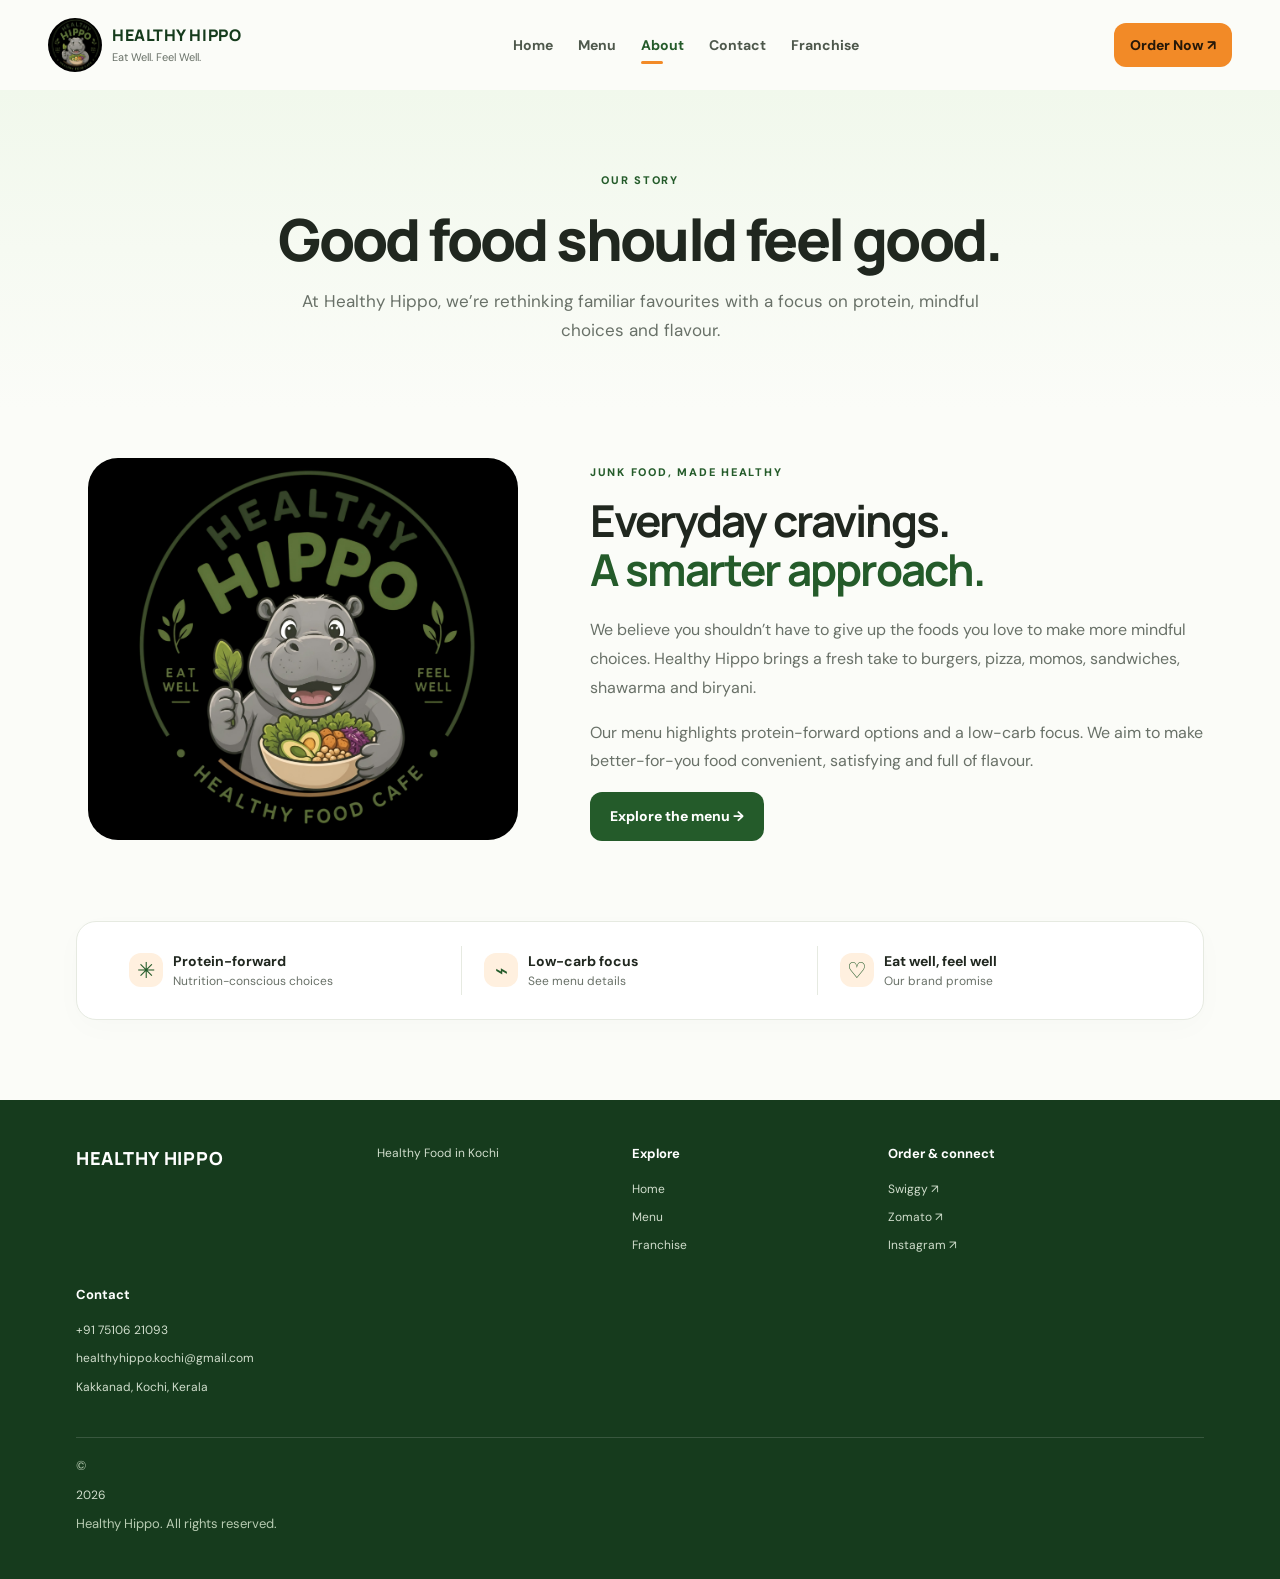
==== commit fe8e4e5e: "Update about.html" ====
--- a/about.html
+++ b/about.html
@@ -2,4 +2,4 @@
 <html lang="en"><head><meta charset="utf-8"><meta name="viewport" content="width=device-width, initial-scale=1"><meta name="description" content="Learn about Healthy Hippo."><title>About | Healthy Hippo</title><link rel="stylesheet" href="styles.css"></head><body>
 <header class="site-header"><a class="brand" href="index.html"><img src="assets/logo.jpeg" alt="Healthy Hippo logo"><span><strong>HEALTHY HIPPO</strong><small>Eat Well. Feel Well.</small></span></a><button class="menu-toggle" aria-label="Toggle navigation" aria-expanded="false">☰</button><nav class="main-nav"><a href="index.html">Home</a><a href="menu.html">Menu</a><a class="active" href="about.html">About</a><a href="contact.html">Contact</a><a href="franchise.html">Franchise</a></nav><a class="button button-orange header-cta" href="https://www.swiggy.com/menu/1468313?source=sharing" target="_blank" rel="noopener">Order Now ↗</a></header>
 <main><section class="page-hero"><span class="eyebrow">OUR STORY</span><h1>Good food should feel good.</h1><p>At Healthy Hippo, we’re rethinking familiar favourites with a focus on protein, mindful choices and flavour.</p></section><section class="section about-layout"><div class="about-image"><img src="assets/logo.jpeg" alt="Healthy Hippo mascot"></div><div class="about-copy"><span class="eyebrow">JUNK FOOD, MADE HEALTHY</span><h2>Everyday cravings.<br><span>A smarter approach.</span></h2><p>We believe you shouldn’t have to give up the foods you love to make more mindful choices. Healthy Hippo brings a fresh take to burgers, pizza, momos, sandwiches, shawarma and biryani.</p><p>Our menu highlights protein-forward options and a low-carb focus. We aim to make better-for-you food convenient, satisfying and full of flavour.</p><a class="button button-green" href="menu.html">Explore the menu →</a></div></section><section class="promise-strip"><div><span class="promise-icon">✳</span><strong>Protein-forward</strong><small>Nutrition-conscious choices</small></div><div><span class="promise-icon">⌁</span><strong>Low-carb focus</strong><small>See menu details</small></div><div><span class="promise-icon">♡</span><strong>Eat well, feel well</strong><small>Our brand promise</small></div></section></main>
-<footer class="site-footer"><div class="footer-brand"><strong>HEALTHY HIPPO</strong></div><div><strong>Explore</strong><a href="index.html">Home</a><a href="menu.html">Menu</a><a href="franchise.html">Franchise</a></div><div><strong>Order & connect</strong><a href="https://www.swiggy.com/menu/1468313?source=sharing" target="_blank" rel="noopener">Swiggy ↗</a><a href="https://zomato.onelink.me/xqzv/rnmhinwc" target="_blank" rel="noopener">Zomato ↗</a><a href="https://www.instagram.com/healthyhippo_/" target="_blank" rel="noopener">Instagram ↗</a></div><div><strong>Contact</strong><a href="tel:+917510621093">+91 75106 21093</a><a href="mailto:healthyhippo.kochi@gmail.com">healthyhippo.kochi@gmail.com</a><span>Kakkanad, Kochi, Kerala</span></div><div class="copyright">© <span id="year"></span> Healthy Hippo. All rights reserved.</div></footer><script src="script.js"></script></body></html>
+<footer class="site-footer"><div class="footer-brand"><strong>HEALTHY HIPPO</strong></div><a href="healthy-food-kochi.html">Healthy Food in Kochi</a><div><strong>Explore</strong><a href="index.html">Home</a><a href="menu.html">Menu</a><a href="franchise.html">Franchise</a></div><div><strong>Order & connect</strong><a href="https://www.swiggy.com/menu/1468313?source=sharing" target="_blank" rel="noopener">Swiggy ↗</a><a href="https://zomato.onelink.me/xqzv/rnmhinwc" target="_blank" rel="noopener">Zomato ↗</a><a href="https://www.instagram.com/healthyhippo_/" target="_blank" rel="noopener">Instagram ↗</a></div><div><strong>Contact</strong><a href="tel:+917510621093">+91 75106 21093</a><a href="mailto:healthyhippo.kochi@gmail.com">healthyhippo.kochi@gmail.com</a><span>Kakkanad, Kochi, Kerala</span></div><div class="copyright">© <span id="year"></span> Healthy Hippo. All rights reserved.</div></footer><script src="script.js"></script></body></html>
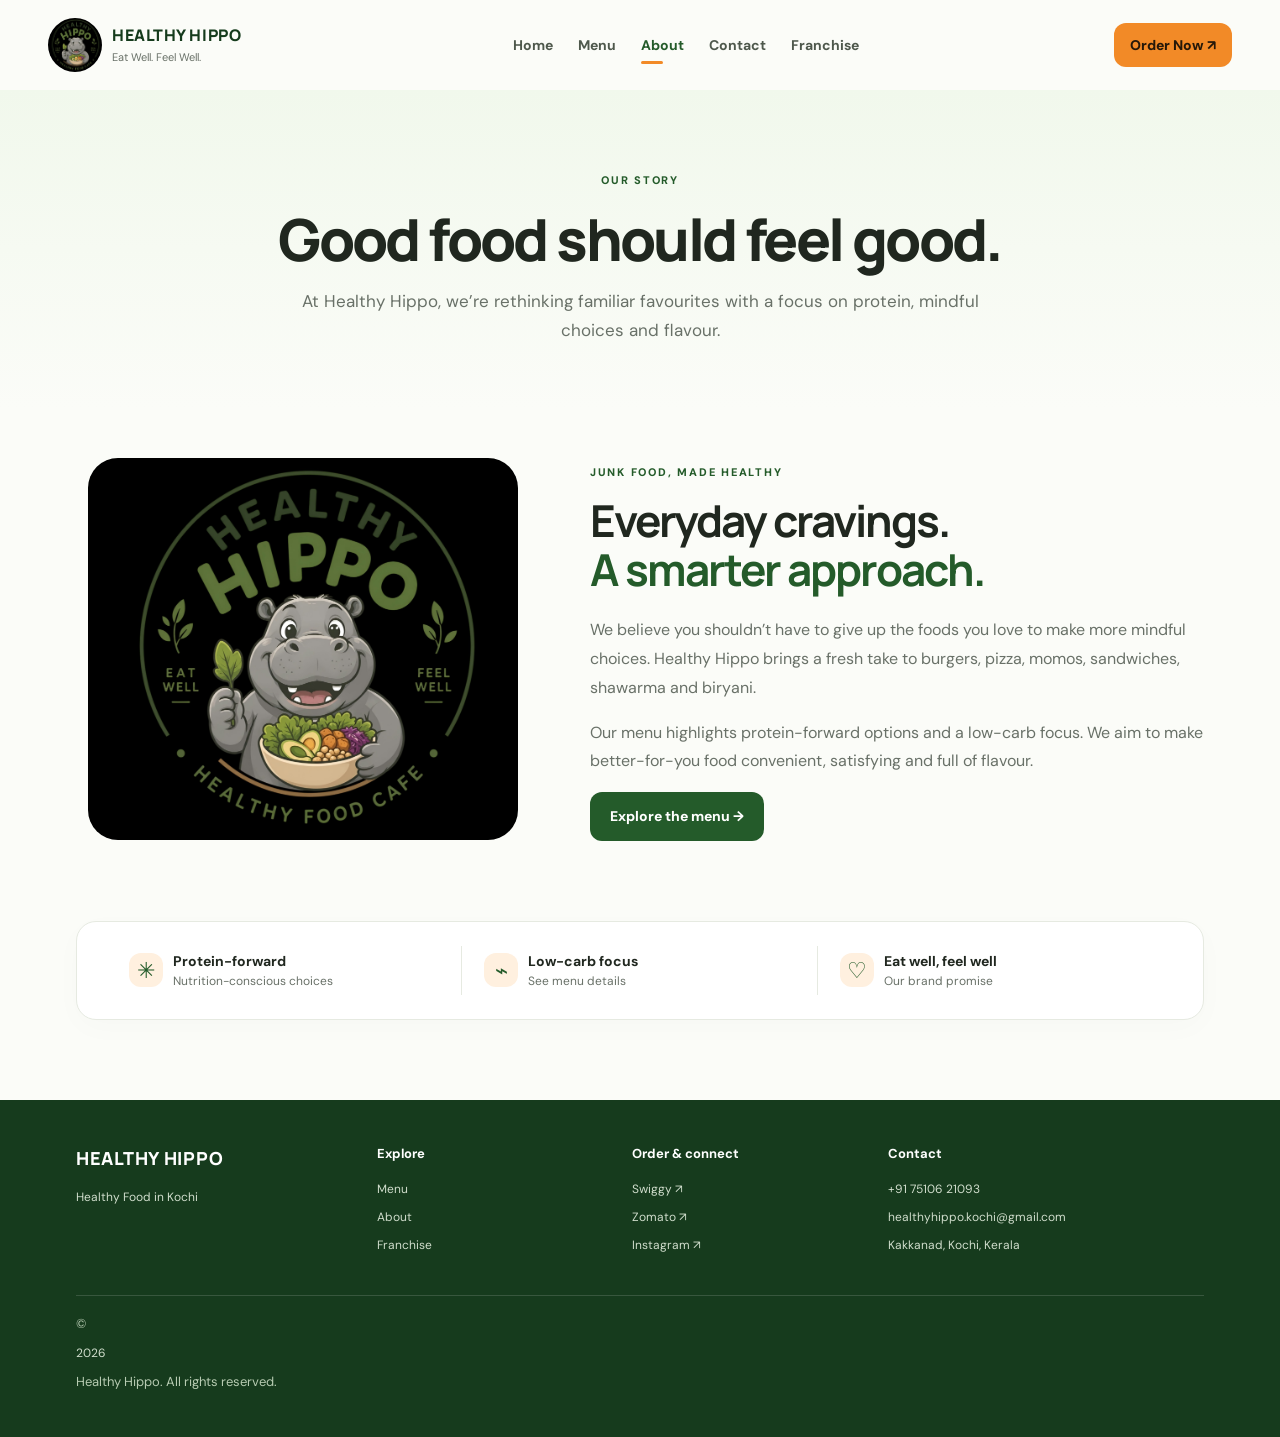
==== commit 4c6f1227: "Update about.html" ====
--- a/about.html
+++ b/about.html
@@ -2,4 +2,5 @@
 <html lang="en"><head><meta charset="utf-8"><meta name="viewport" content="width=device-width, initial-scale=1"><meta name="description" content="Learn about Healthy Hippo."><title>About | Healthy Hippo</title><link rel="stylesheet" href="styles.css"></head><body>
 <header class="site-header"><a class="brand" href="index.html"><img src="assets/logo.jpeg" alt="Healthy Hippo logo"><span><strong>HEALTHY HIPPO</strong><small>Eat Well. Feel Well.</small></span></a><button class="menu-toggle" aria-label="Toggle navigation" aria-expanded="false">☰</button><nav class="main-nav"><a href="index.html">Home</a><a href="menu.html">Menu</a><a class="active" href="about.html">About</a><a href="contact.html">Contact</a><a href="franchise.html">Franchise</a></nav><a class="button button-orange header-cta" href="https://www.swiggy.com/menu/1468313?source=sharing" target="_blank" rel="noopener">Order Now ↗</a></header>
 <main><section class="page-hero"><span class="eyebrow">OUR STORY</span><h1>Good food should feel good.</h1><p>At Healthy Hippo, we’re rethinking familiar favourites with a focus on protein, mindful choices and flavour.</p></section><section class="section about-layout"><div class="about-image"><img src="assets/logo.jpeg" alt="Healthy Hippo mascot"></div><div class="about-copy"><span class="eyebrow">JUNK FOOD, MADE HEALTHY</span><h2>Everyday cravings.<br><span>A smarter approach.</span></h2><p>We believe you shouldn’t have to give up the foods you love to make more mindful choices. Healthy Hippo brings a fresh take to burgers, pizza, momos, sandwiches, shawarma and biryani.</p><p>Our menu highlights protein-forward options and a low-carb focus. We aim to make better-for-you food convenient, satisfying and full of flavour.</p><a class="button button-green" href="menu.html">Explore the menu →</a></div></section><section class="promise-strip"><div><span class="promise-icon">✳</span><strong>Protein-forward</strong><small>Nutrition-conscious choices</small></div><div><span class="promise-icon">⌁</span><strong>Low-carb focus</strong><small>See menu details</small></div><div><span class="promise-icon">♡</span><strong>Eat well, feel well</strong><small>Our brand promise</small></div></section></main>
-<footer class="site-footer"><div class="footer-brand"><strong>HEALTHY HIPPO</strong></div><a href="healthy-food-kochi.html">Healthy Food in Kochi</a><div><strong>Explore</strong><a href="index.html">Home</a><a href="menu.html">Menu</a><a href="franchise.html">Franchise</a></div><div><strong>Order & connect</strong><a href="https://www.swiggy.com/menu/1468313?source=sharing" target="_blank" rel="noopener">Swiggy ↗</a><a href="https://zomato.onelink.me/xqzv/rnmhinwc" target="_blank" rel="noopener">Zomato ↗</a><a href="https://www.instagram.com/healthyhippo_/" target="_blank" rel="noopener">Instagram ↗</a></div><div><strong>Contact</strong><a href="tel:+917510621093">+91 75106 21093</a><a href="mailto:healthyhippo.kochi@gmail.com">healthyhippo.kochi@gmail.com</a><span>Kakkanad, Kochi, Kerala</span></div><div class="copyright">© <span id="year"></span> Healthy Hippo. All rights reserved.</div></footer><script src="script.js"></script></body></html>
+<footer class="site-footer"><div class="footer-brand"><strong>HEALTHY HIPPO</strong><a href="healthy-food-kochi.html">Healthy Food in Kochi</a></div><div><strong>Explore</strong><a href="menu.html">Menu</a><a href="about.html">About</a><a href="franchise.html">Franchise</a></div><div><strong>Order &amp; connect</strong><a href="https://www.swiggy.com/menu/1468313?source=sharing" target="_blank" rel="noopener">Swiggy ↗</a><a href="https://zomato.onelink.me/xqzv/rnmhinwc" target="_blank" rel="noopener">Zomato ↗</a><a href="https://www.instagram.com/healthyhippo_/" target="_blank" rel="noopener">Instagram ↗</a></div><div><strong>Contact</strong><a href="tel:+917510621093">+91 75106 21093</a><a href="mailto:healthyhippo.kochi@gmail.com">healthyhippo.kochi@gmail.com</a><span>Kakkanad, Kochi, Kerala</span></div><div class="copyright">© <span id="year">2026</span> Healthy Hippo. All rights reserved.</div></footer>
+  <script src="script.js"></script></body></html>
